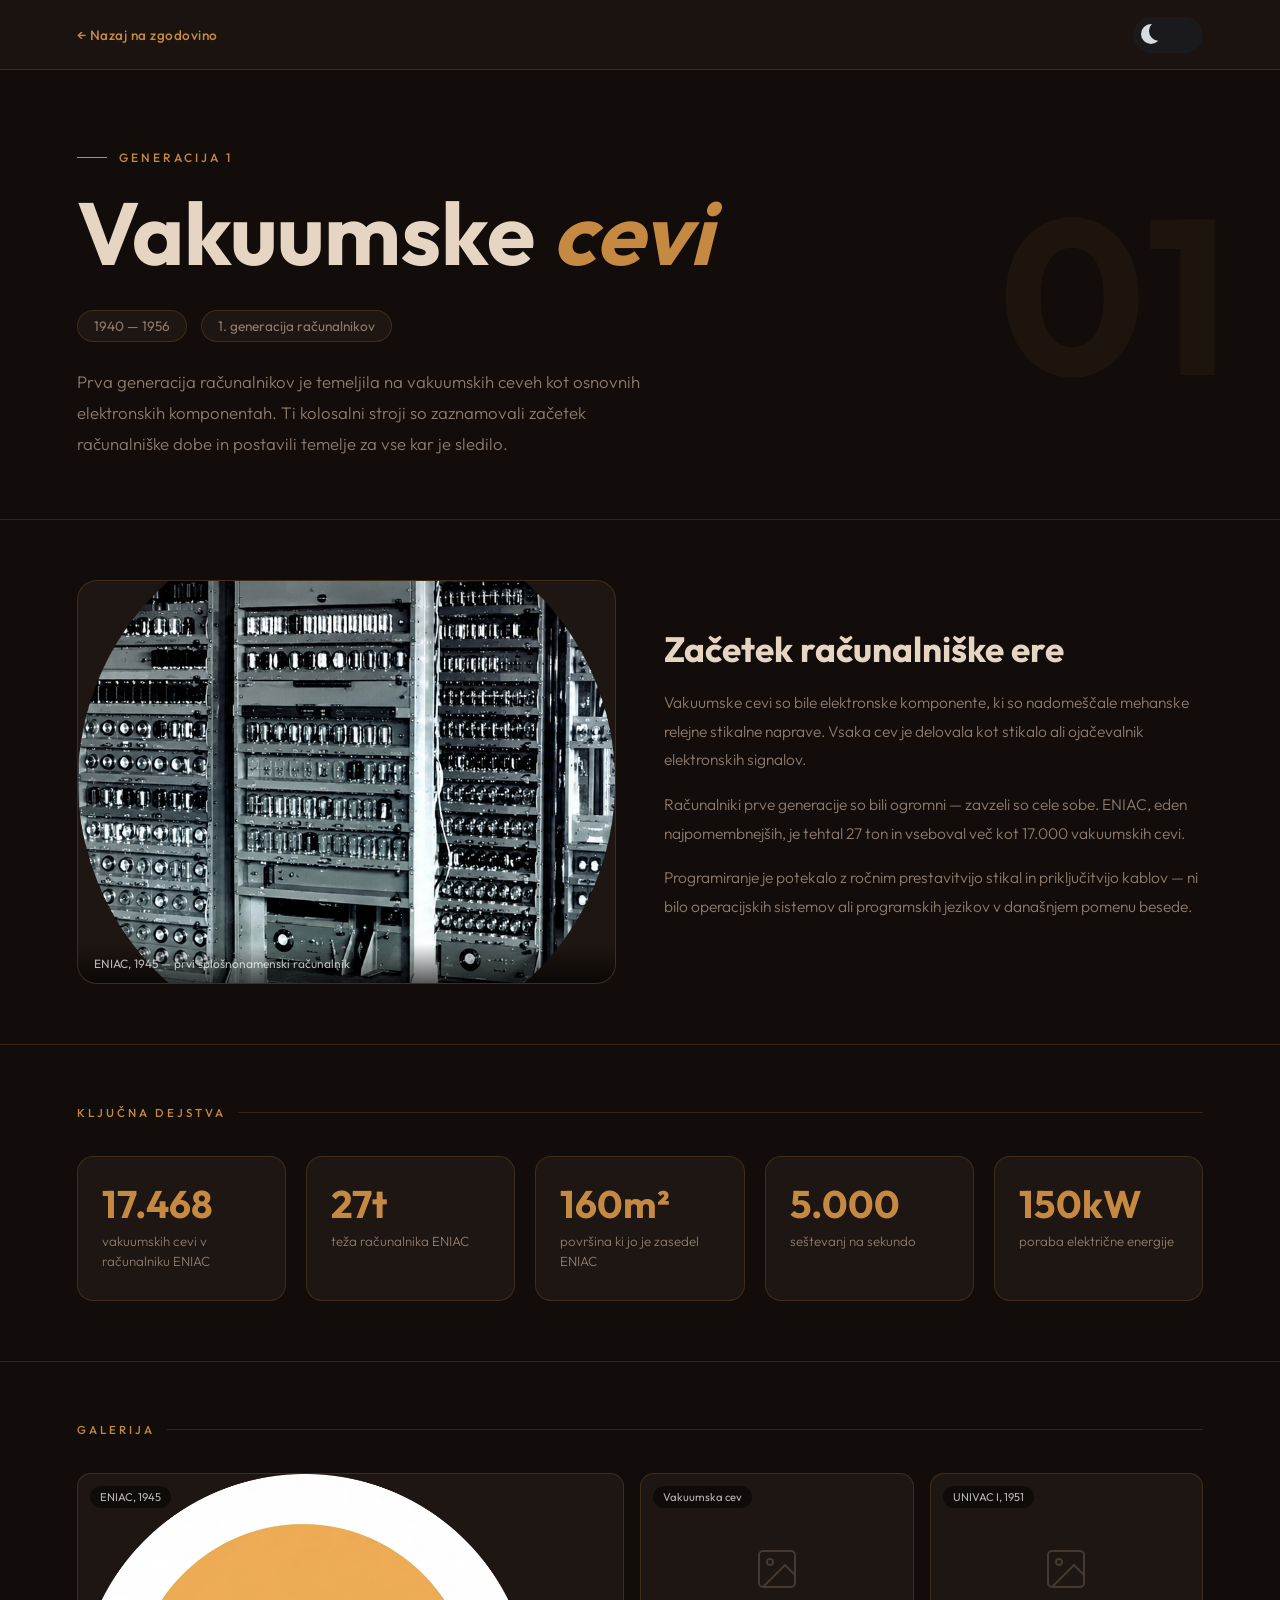
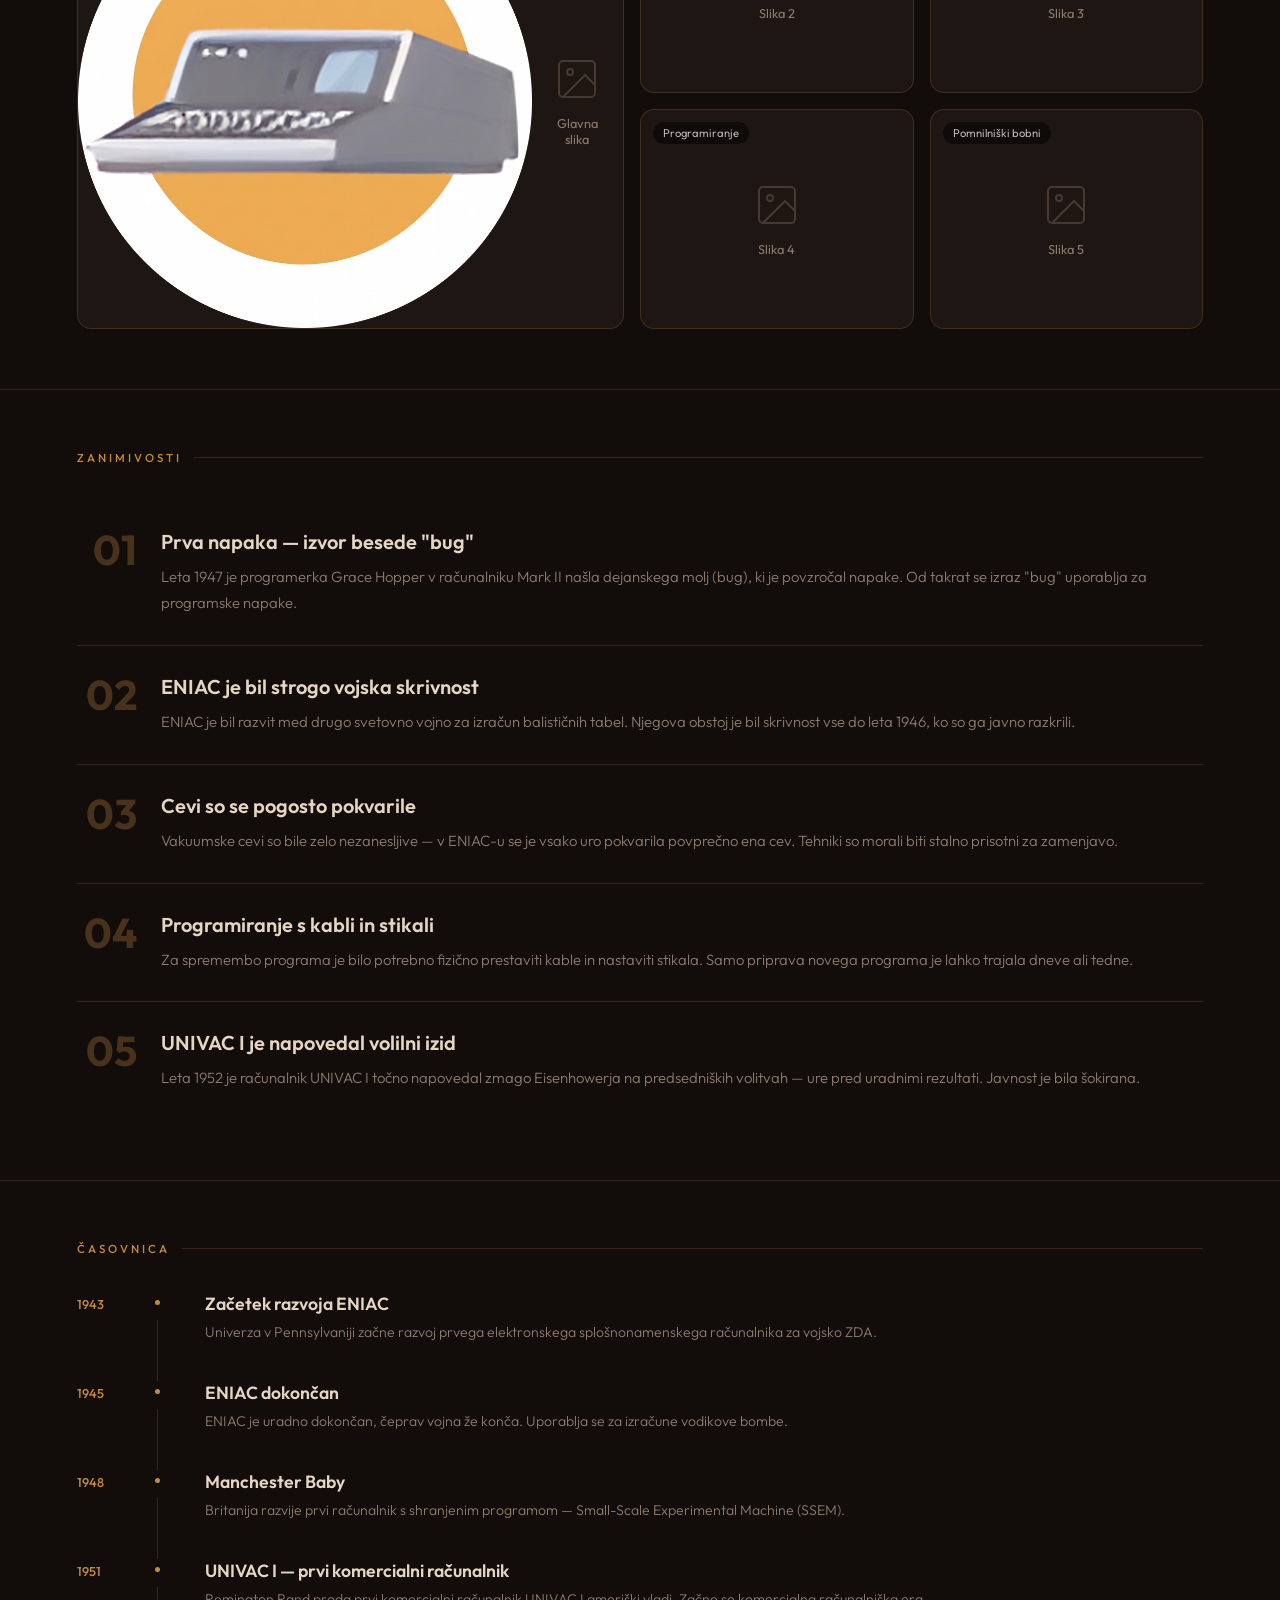
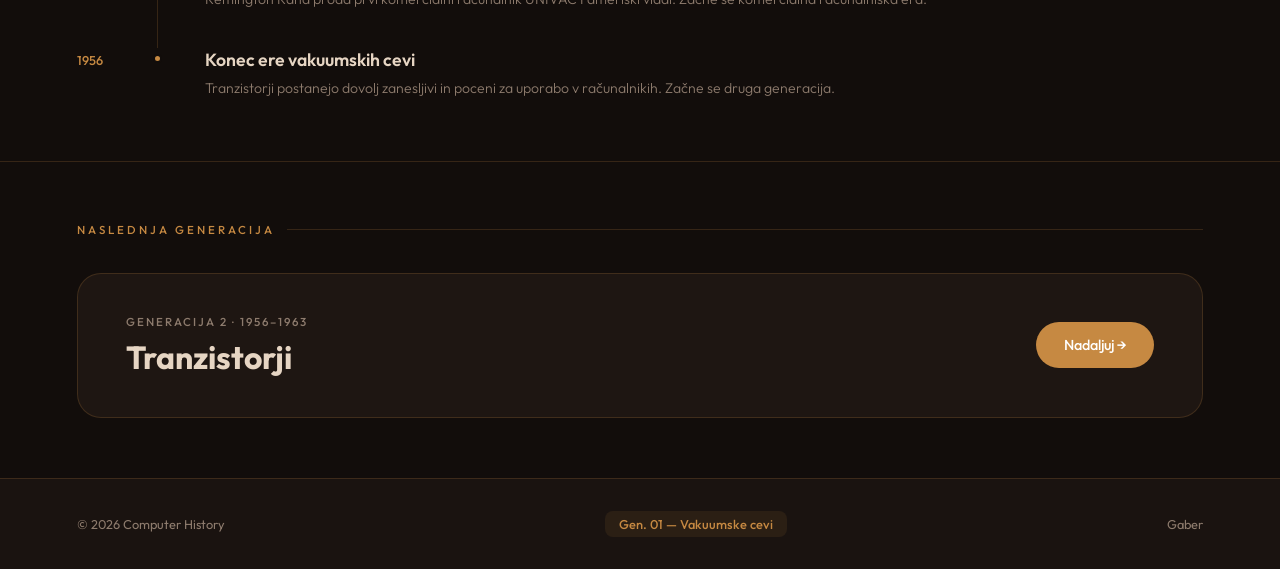
==== Generacije/gen1.html @ 0d4fd03c "Dodal sem generacije strani" ====
<!DOCTYPE html>
<html lang="sl">
<head>
    <meta charset="UTF-8">
    <meta name="viewport" content="width=device-width, initial-scale=1.0">
    <title>1. Generacija — Vakuumske cevi</title>
    <link href="https://fonts.googleapis.com/css2?family=Cormorant+Garamond:ital,wght@0,400;0,600;0,700;1,400&family=Outfit:wght@300;400;500;600&display=swap" rel="stylesheet">
    <style>
        :root {
            --ozadje: #120d0b;
            --glava-ozadje: #1a1310;
            --kartica-ozadje: #1e1612;
            --barva-besedila: #e6d5c3;
            --glavna: #c68942;
            --utisana: #8d7b6d;
            --rob-poudarek: rgba(198, 137, 66, 0.2);
            --preliv: linear-gradient(135deg, #8d5d34, #c68942);
            --gumb-besedilo: #ffffff;
        }

        body.svetli-nacin {
            --ozadje: #f2e8df;
            --glava-ozadje: #e6d5c3;
            --kartica-ozadje: #ffffff;
            --barva-besedila: #5d4a3e;
            --glavna: #c68942;
            --utisana: #8d7b6d;
            --rob-poudarek: rgba(93, 74, 62, 0.1);
            --gumb-besedilo: #ffffff;
        }

        * { margin: 0; padding: 0; box-sizing: border-box; }

        body {
            font-family: 'Outfit', sans-serif;
            background-color: var(--ozadje);
            color: var(--barva-besedila);
            transition: background-color 0.4s, color 0.4s;
            min-height: 100vh;
            overflow-x: hidden;
        }

        /* HEADER */
        header {
            position: sticky;
            top: 0;
            height: 70px;
            background: var(--glava-ozadje);
            display: flex;
            justify-content: space-between;
            align-items: center;
            padding: 0 6%;
            z-index: 1000;
            border-bottom: 1px solid var(--rob-poudarek);
            transition: background 0.4s;
        }

        .nazaj-gumb {
            display: inline-flex;
            align-items: center;
            gap: 8px;
            color: var(--glavna);
            text-decoration: none;
            font-family: 'Outfit', sans-serif;
            font-size: 0.85rem;
            font-weight: 500;
            letter-spacing: 0.5px;
            transition: gap 0.2s;
        }
        .nazaj-gumb:hover { gap: 14px; }

        .stikalo-glava {
            position: relative;
            width: 70px;
            height: 36px;
            --svetlo: #d8dbe0;
            --temno: #1a1a1c;
        }
        .nalepka-stikala {
            position: absolute;
            width: 100%;
            height: 100%;
            background-color: var(--temno);
            border-radius: 25px;
            cursor: pointer;
            border: 3px solid var(--temno);
        }
        .kljukica { position: absolute; display: none; }
        .drsec { position: absolute; width: 100%; height: 100%; border-radius: 25px; transition: 0.3s; }
        .kljukica:checked ~ .drsec { background-color: var(--svetlo); }
        .drsec::before {
            content: "";
            position: absolute;
            top: 4px; left: 5px;
            width: 20px; height: 20px;
            border-radius: 50%;
            box-shadow: inset 8px -3px 0px 0px var(--svetlo);
            background-color: var(--temno);
            transition: 0.3s;
        }
        .kljukica:checked ~ .drsec::before {
            transform: translateX(34px);
            background-color: var(--temno);
            box-shadow: none;
        }

        /* HERO */
        .hero {
            position: relative;
            padding: 80px 6% 60px;
            border-bottom: 1px solid var(--rob-poudarek);
            overflow: hidden;
        }

        .hero::before {
            content: "01";
            position: absolute;
            right: 4%;
            top: 50%;
            transform: translateY(-50%);
            font-family: 'Outfit', sans-serif;
            font-size: clamp(120px, 18vw, 220px);
            font-weight: 700;
            color: var(--glavna);
            opacity: 0.06;
            line-height: 1;
            pointer-events: none;
            user-select: none;
        }

        .gen-oznaka {
            font-family: 'Outfit', sans-serif;
            font-size: 0.75rem;
            letter-spacing: 3px;
            color: var(--glavna);
            text-transform: uppercase;
            margin-bottom: 20px;
            display: flex;
            align-items: center;
            gap: 12px;
            font-weight: 500;
        }
        .gen-oznaka::before {
            content: "";
            width: 30px;
            height: 1px;
            background: var(--glavna);
        }

        .hero h1 {
            font-family: 'Outfit', sans-serif;
            font-size: clamp(3rem, 7vw, 5.5rem);
            font-weight: 700;
            line-height: 1.1;
            max-width: 700px;
            margin-bottom: 16px;
        }

        .hero h1 em {
            font-style: italic;
            color: var(--glavna);
        }

        .hero-meta {
            display: flex;
            align-items: center;
            gap: 14px;
            margin-top: 28px;
            flex-wrap: wrap;
        }

        .hero-leto {
            font-family: 'Outfit', sans-serif;
            font-size: 0.85rem;
            font-weight: 400;
            color: var(--utisana);
            background: var(--kartica-ozadje);
            border: 1px solid var(--rob-poudarek);
            padding: 6px 16px;
            border-radius: 50px;
        }

        .hero-opis {
            font-size: 1.05rem;
            line-height: 1.85;
            color: var(--utisana);
            max-width: 600px;
            font-weight: 300;
            margin-top: 24px;
        }

        /* GLAVNA SLIKA + OPIS */
        .glavna-slika-sekcija {
            padding: 60px 6%;
            display: grid;
            grid-template-columns: 1fr 1fr;
            gap: 48px;
            align-items: center;
            border-bottom: 1px solid var(--rob-poudarek);
        }

        @media (max-width: 768px) {
            .glavna-slika-sekcija { grid-template-columns: 1fr; }
        }

        .slika-okvir {
            position: relative;
            border-radius: 20px;
            overflow: hidden;
            border: 1px solid var(--rob-poudarek);
            background: var(--kartica-ozadje);
            aspect-ratio: 4/3;
            display: flex;
            align-items: center;
            justify-content: center;
        }

        .slika-okvir img {
            width: 100%;
            height: 100%;
            object-fit: cover;
            display: block;
        }

        .slika-placeholder {
            display: flex;
            flex-direction: column;
            align-items: center;
            justify-content: center;
            gap: 12px;
            color: var(--utisana);
            font-family: 'Outfit', sans-serif;
            font-size: 0.8rem;
            text-align: center;
            padding: 20px;
        }

        .slika-placeholder svg {
            width: 48px;
            height: 48px;
            opacity: 0.35;
        }

        .slika-napis {
            position: absolute;
            bottom: 0;
            left: 0;
            right: 0;
            padding: 12px 16px;
            background: linear-gradient(transparent, rgba(0,0,0,0.65));
            font-family: 'Outfit', sans-serif;
            font-size: 0.75rem;
            color: rgba(255,255,255,0.7);
        }

        .opis-besedilo h2 {
            font-family: 'Outfit', sans-serif;
            font-size: 2.2rem;
            font-weight: 700;
            margin-bottom: 18px;
            line-height: 1.2;
        }

        .opis-besedilo p {
            font-size: 0.97rem;
            line-height: 1.85;
            color: var(--utisana);
            font-weight: 300;
            margin-bottom: 16px;
        }

        /* DEJSTVA */
        .dejstva-sekcija {
            padding: 60px 6%;
            border-bottom: 1px solid var(--rob-poudarek);
        }

        .sekcija-naslov {
            font-family: 'Outfit', sans-serif;
            font-size: 0.72rem;
            letter-spacing: 3px;
            color: var(--glavna);
            text-transform: uppercase;
            font-weight: 500;
            margin-bottom: 36px;
            display: flex;
            align-items: center;
            gap: 12px;
        }
        .sekcija-naslov::after {
            content: "";
            flex: 1;
            height: 1px;
            background: var(--rob-poudarek);
        }

        .dejstva-mreza {
            display: grid;
            grid-template-columns: repeat(auto-fit, minmax(180px, 1fr));
            gap: 20px;
        }

        .dejstvo-kartica {
            background: var(--kartica-ozadje);
            border: 1px solid var(--rob-poudarek);
            border-radius: 16px;
            padding: 28px 24px;
            transition: border-color 0.3s, transform 0.3s;
        }

        .dejstvo-kartica:hover {
            border-color: var(--glavna);
            transform: translateY(-4px);
        }

        .dejstvo-vrednost {
            font-family: 'Outfit', sans-serif;
            font-size: 2.4rem;
            font-weight: 700;
            color: var(--glavna);
            line-height: 1;
            margin-bottom: 8px;
        }

        .dejstvo-opis {
            font-family: 'Outfit', sans-serif;
            font-size: 0.83rem;
            color: var(--utisana);
            font-weight: 300;
            line-height: 1.5;
        }

        /* GALERIJA */
        .galerija-sekcija {
            padding: 60px 6%;
            border-bottom: 1px solid var(--rob-poudarek);
        }

        .galerija-mreza {
            display: grid;
            grid-template-columns: 2fr 1fr 1fr;
            grid-template-rows: 220px 220px;
            gap: 16px;
        }

        @media (max-width: 768px) {
            .galerija-mreza {
                grid-template-columns: 1fr 1fr;
                grid-template-rows: auto;
            }
        }

        .galerija-slika {
            border-radius: 14px;
            overflow: hidden;
            border: 1px solid var(--rob-poudarek);
            background: var(--kartica-ozadje);
            position: relative;
            display: flex;
            align-items: center;
            justify-content: center;
        }

        .galerija-slika:first-child {
            grid-row: 1 / 3;
        }

        .galerija-slika img {
            width: 100%;
            height: 100%;
            object-fit: cover;
        }

        .galerija-oznaka {
            position: absolute;
            top: 12px;
            left: 12px;
            font-family: 'Outfit', sans-serif;
            font-size: 0.7rem;
            font-weight: 400;
            color: rgba(255,255,255,0.7);
            background: rgba(0,0,0,0.5);
            padding: 4px 10px;
            border-radius: 50px;
        }

        /* ZANIMIVOSTI */
        .zanimivosti-sekcija {
            padding: 60px 6%;
            border-bottom: 1px solid var(--rob-poudarek);
        }

        .zanimivost-item {
            display: grid;
            grid-template-columns: 60px 1fr;
            gap: 24px;
            padding: 28px 0;
            border-bottom: 1px solid var(--rob-poudarek);
            align-items: start;
        }

        .zanimivost-item:last-child { border-bottom: none; }

        .zanimivost-stevilka {
            font-family: 'Outfit', sans-serif;
            font-size: 2.6rem;
            font-weight: 700;
            color: var(--glavna);
            opacity: 0.3;
            line-height: 1;
            text-align: right;
        }

        .zanimivost-vsebina h3 {
            font-family: 'Outfit', sans-serif;
            font-size: 1.25rem;
            font-weight: 600;
            margin-bottom: 10px;
        }

        .zanimivost-vsebina p {
            font-family: 'Outfit', sans-serif;
            font-size: 0.93rem;
            line-height: 1.8;
            color: var(--utisana);
            font-weight: 300;
        }

        /* ČASOVNICA */
        .casovnica-sekcija {
            padding: 60px 6%;
            border-bottom: 1px solid var(--rob-poudarek);
        }

        .casovnica-item {
            display: grid;
            grid-template-columns: 100px 1fr;
            position: relative;
            padding-bottom: 36px;
        }

        .casovnica-item:last-child { padding-bottom: 0; }

        .casovnica-item::before {
            content: "";
            position: absolute;
            left: 80px;
            top: 28px;
            bottom: 0;
            width: 1px;
            background: var(--rob-poudarek);
        }

        .casovnica-item:last-child::before { display: none; }

        .casovnica-leto {
            font-family: 'Outfit', sans-serif;
            font-size: 0.8rem;
            color: var(--glavna);
            font-weight: 500;
            padding-top: 4px;
        }

        .casovnica-dot {
            position: absolute;
            left: 76px;
            top: 6px;
            width: 9px;
            height: 9px;
            border-radius: 50%;
            background: var(--glavna);
            border: 2px solid var(--ozadje);
        }

        .casovnica-vsebina {
            padding-left: 28px;
        }

        .casovnica-vsebina h3 {
            font-family: 'Outfit', sans-serif;
            font-size: 1.1rem;
            font-weight: 600;
            margin-bottom: 6px;
        }

        .casovnica-vsebina p {
            font-family: 'Outfit', sans-serif;
            font-size: 0.88rem;
            color: var(--utisana);
            line-height: 1.7;
            font-weight: 300;
        }

        /* NASLEDNJA GENERACIJA */
        .naslednja-sekcija {
            padding: 60px 6%;
        }

        .naslednja-kartica {
            background: var(--kartica-ozadje);
            border: 1px solid var(--rob-poudarek);
            border-radius: 24px;
            padding: 40px 48px;
            display: flex;
            justify-content: space-between;
            align-items: center;
            gap: 24px;
            text-decoration: none;
            color: var(--barva-besedila);
            transition: border-color 0.3s;
        }

        .naslednja-kartica:hover { border-color: var(--glavna); }

        .naslednja-kartica h3 {
            font-family: 'Outfit', sans-serif;
            font-size: 0.72rem;
            letter-spacing: 2px;
            color: var(--utisana);
            text-transform: uppercase;
            font-weight: 500;
            margin-bottom: 8px;
        }

        .naslednja-kartica h2 {
            font-family: 'Outfit', sans-serif;
            font-size: 2rem;
            font-weight: 700;
        }

        .naslednja-gumb {
            display: inline-flex;
            align-items: center;
            gap: 10px;
            background: var(--glavna);
            color: #fff;
            padding: 14px 28px;
            border-radius: 50px;
            font-family: 'Outfit', sans-serif;
            font-size: 0.9rem;
            font-weight: 500;
            white-space: nowrap;
            transition: transform 0.2s, opacity 0.2s;
        }

        .naslednja-gumb:hover { transform: translateX(4px); opacity: 0.9; }

        footer {
            padding: 32px 6%;
            background: var(--glava-ozadje);
            border-top: 1px solid var(--rob-poudarek);
            display: flex;
            justify-content: space-between;
            align-items: center;
            font-family: 'Outfit', sans-serif;
            font-size: 0.8rem;
            color: var(--utisana);
        }

        .gen-badge {
            background: rgba(198, 137, 66, 0.1);
            color: var(--glavna);
            padding: 5px 14px;
            border-radius: 8px;
            font-weight: 500;
        }

        @keyframes fadeUp {
            from { opacity: 0; transform: translateY(24px); }
            to   { opacity: 1; transform: translateY(0); }
        }

        .hero h1 { animation: fadeUp 0.7s ease both; }
        .hero-meta { animation: fadeUp 0.7s 0.15s ease both; }
        .hero-opis { animation: fadeUp 0.7s 0.25s ease both; }
    </style>
</head>
<body>

    <header>
        <a href="../index.html" class="nazaj-gumb">&#8592; Nazaj na zgodovino</a>
        <div class="stikalo-glava">
            <label class="nalepka-stikala">
                <input type="checkbox" class="kljukica" id="preklop-nacina">
                <span class="drsec"></span>
            </label>
        </div>
    </header>

    <section class="hero">
        <div class="gen-oznaka">Generacija 1</div>
        <h1>Vakuumske <em>cevi</em></h1>
        <div class="hero-meta">
            <span class="hero-leto">1940 — 1956</span>
            <span class="hero-leto">1. generacija računalnikov</span>
        </div>
        <p class="hero-opis">
            Prva generacija računalnikov je temeljila na vakuumskih ceveh kot osnovnih elektronskih komponentah.
            Ti kolosalni stroji so zaznamovali začetek računalniške dobe in postavili temelje za vse kar je sledilo.
        </p>
    </section>

    <section class="glavna-slika-sekcija">
        <div class="slika-okvir">
            <img src="../Slike/1st_gen.png" alt="Vakuumske cevi" onerror="this.style.display='none'; this.nextElementSibling.style.display='flex';">
            <div class="slika-placeholder" style="display:none;">
                <svg viewBox="0 0 24 24" fill="none" stroke="currentColor" stroke-width="1">
                    <rect x="3" y="3" width="18" height="18" rx="2"/><circle cx="8.5" cy="8.5" r="1.5"/>
                    <path d="M21 15l-5-5L5 21"/>
                </svg>
                <span>Dodaj sliko</span>
                <span style="opacity:0.5; font-size:0.72rem;">../Slike/1st_gen.png</span>
            </div>
            <div class="slika-napis">ENIAC, 1945 — prvi splošnonamenski računalnik</div>
        </div>

        <div class="opis-besedilo">
            <h2>Začetek računalniške ere</h2>
            <p>Vakuumske cevi so bile elektronske komponente, ki so nadomeščale mehanske relejne stikalne naprave.
            Vsaka cev je delovala kot stikalo ali ojačevalnik elektronskih signalov.</p>
            <p>Računalniki prve generacije so bili ogromni — zavzeli so cele sobe. ENIAC, eden najpomembnejših,
            je tehtal 27 ton in vseboval več kot 17.000 vakuumskih cevi.</p>
            <p>Programiranje je potekalo z ročnim prestavitvijo stikal in priključitvijo kablov — ni bilo
            operacijskih sistemov ali programskih jezikov v današnjem pomenu besede.</p>
        </div>
    </section>

    <section class="dejstva-sekcija">
        <div class="sekcija-naslov">Ključna dejstva</div>
        <div class="dejstva-mreza">
            <div class="dejstvo-kartica">
                <div class="dejstvo-vrednost">17.468</div>
                <div class="dejstvo-opis">vakuumskih cevi v računalniku ENIAC</div>
            </div>
            <div class="dejstvo-kartica">
                <div class="dejstvo-vrednost">27t</div>
                <div class="dejstvo-opis">teža računalnika ENIAC</div>
            </div>
            <div class="dejstvo-kartica">
                <div class="dejstvo-vrednost">160m²</div>
                <div class="dejstvo-opis">površina ki jo je zasedel ENIAC</div>
            </div>
            <div class="dejstvo-kartica">
                <div class="dejstvo-vrednost">5.000</div>
                <div class="dejstvo-opis">seštevanj na sekundo</div>
            </div>
            <div class="dejstvo-kartica">
                <div class="dejstvo-vrednost">150kW</div>
                <div class="dejstvo-opis">poraba električne energije</div>
            </div>
        </div>
    </section>

    <section class="galerija-sekcija">
        <div class="sekcija-naslov">Galerija</div>
        <div class="galerija-mreza">
            <div class="galerija-slika">
                <img src="../Slike/Slike2/slika1.png" alt="ENIAC" onerror="this.style.display='none';">
                <div class="slika-placeholder">
                    <svg viewBox="0 0 24 24" fill="none" stroke="currentColor" stroke-width="1" width="36" height="36">
                        <rect x="3" y="3" width="18" height="18" rx="2"/><circle cx="8.5" cy="8.5" r="1.5"/>
                        <path d="M21 15l-5-5L5 21"/>
                    </svg>
                    <span>Glavna slika</span>
                </div>
                <span class="galerija-oznaka">ENIAC, 1945</span>
            </div>
            <div class="galerija-slika">
                <div class="slika-placeholder">
                    <svg viewBox="0 0 24 24" fill="none" stroke="currentColor" stroke-width="1" width="28" height="28">
                        <rect x="3" y="3" width="18" height="18" rx="2"/><circle cx="8.5" cy="8.5" r="1.5"/>
                        <path d="M21 15l-5-5L5 21"/>
                    </svg>
                    <span>Slika 2</span>
                </div>
                <span class="galerija-oznaka">Vakuumska cev</span>
            </div>
            <div class="galerija-slika">
                <div class="slika-placeholder">
                    <svg viewBox="0 0 24 24" fill="none" stroke="currentColor" stroke-width="1" width="28" height="28">
                        <rect x="3" y="3" width="18" height="18" rx="2"/><circle cx="8.5" cy="8.5" r="1.5"/>
                        <path d="M21 15l-5-5L5 21"/>
                    </svg>
                    <span>Slika 3</span>
                </div>
                <span class="galerija-oznaka">UNIVAC I, 1951</span>
            </div>
            <div class="galerija-slika">
                <div class="slika-placeholder">
                    <svg viewBox="0 0 24 24" fill="none" stroke="currentColor" stroke-width="1" width="28" height="28">
                        <rect x="3" y="3" width="18" height="18" rx="2"/><circle cx="8.5" cy="8.5" r="1.5"/>
                        <path d="M21 15l-5-5L5 21"/>
                    </svg>
                    <span>Slika 4</span>
                </div>
                <span class="galerija-oznaka">Programiranje</span>
            </div>
            <div class="galerija-slika">
                <div class="slika-placeholder">
                    <svg viewBox="0 0 24 24" fill="none" stroke="currentColor" stroke-width="1" width="28" height="28">
                        <rect x="3" y="3" width="18" height="18" rx="2"/><circle cx="8.5" cy="8.5" r="1.5"/>
                        <path d="M21 15l-5-5L5 21"/>
                    </svg>
                    <span>Slika 5</span>
                </div>
                <span class="galerija-oznaka">Pomnilniški bobni</span>
            </div>
        </div>
    </section>

    <section class="zanimivosti-sekcija">
        <div class="sekcija-naslov">Zanimivosti</div>

        <div class="zanimivost-item">
            <div class="zanimivost-stevilka">01</div>
            <div class="zanimivost-vsebina">
                <h3>Prva napaka — izvor besede "bug"</h3>
                <p>Leta 1947 je programerka Grace Hopper v računalniku Mark II našla dejanskega molj (bug),
                ki je povzročal napake. Od takrat se izraz "bug" uporablja za programske napake.</p>
            </div>
        </div>

        <div class="zanimivost-item">
            <div class="zanimivost-stevilka">02</div>
            <div class="zanimivost-vsebina">
                <h3>ENIAC je bil strogo vojska skrivnost</h3>
                <p>ENIAC je bil razvit med drugo svetovno vojno za izračun balističnih tabel.
                Njegova obstoj je bil skrivnost vse do leta 1946, ko so ga javno razkrili.</p>
            </div>
        </div>

        <div class="zanimivost-item">
            <div class="zanimivost-stevilka">03</div>
            <div class="zanimivost-vsebina">
                <h3>Cevi so se pogosto pokvarile</h3>
                <p>Vakuumske cevi so bile zelo nezanesljive — v ENIAC-u se je vsako uro pokvarila
                povprečno ena cev. Tehniki so morali biti stalno prisotni za zamenjavo.</p>
            </div>
        </div>

        <div class="zanimivost-item">
            <div class="zanimivost-stevilka">04</div>
            <div class="zanimivost-vsebina">
                <h3>Programiranje s kabli in stikali</h3>
                <p>Za spremembo programa je bilo potrebno fizično prestaviti kable in nastaviti stikala.
                Samo priprava novega programa je lahko trajala dneve ali tedne.</p>
            </div>
        </div>

        <div class="zanimivost-item">
            <div class="zanimivost-stevilka">05</div>
            <div class="zanimivost-vsebina">
                <h3>UNIVAC I je napovedal volilni izid</h3>
                <p>Leta 1952 je računalnik UNIVAC I točno napovedal zmago Eisenhowerja na predsedniških
                volitvah — ure pred uradnimi rezultati. Javnost je bila šokirana.</p>
            </div>
        </div>
    </section>

    <section class="casovnica-sekcija">
        <div class="sekcija-naslov">Časovnica</div>

        <div class="casovnica-item">
            <div class="casovnica-leto">1943</div>
            <div class="casovnica-dot"></div>
            <div class="casovnica-vsebina">
                <h3>Začetek razvoja ENIAC</h3>
                <p>Univerza v Pennsylvaniji začne razvoj prvega elektronskega splošnonamenskega računalnika za vojsko ZDA.</p>
            </div>
        </div>

        <div class="casovnica-item">
            <div class="casovnica-leto">1945</div>
            <div class="casovnica-dot"></div>
            <div class="casovnica-vsebina">
                <h3>ENIAC dokončan</h3>
                <p>ENIAC je uradno dokončan, čeprav vojna že konča. Uporablja se za izračune vodikove bombe.</p>
            </div>
        </div>

        <div class="casovnica-item">
            <div class="casovnica-leto">1948</div>
            <div class="casovnica-dot"></div>
            <div class="casovnica-vsebina">
                <h3>Manchester Baby</h3>
                <p>Britanija razvije prvi računalnik s shranjenim programom — Small-Scale Experimental Machine (SSEM).</p>
            </div>
        </div>

        <div class="casovnica-item">
            <div class="casovnica-leto">1951</div>
            <div class="casovnica-dot"></div>
            <div class="casovnica-vsebina">
                <h3>UNIVAC I — prvi komercialni računalnik</h3>
                <p>Remington Rand proda prvi komercialni računalnik UNIVAC I ameriški vladi. Začne se komercialna računalniška era.</p>
            </div>
        </div>

        <div class="casovnica-item">
            <div class="casovnica-leto">1956</div>
            <div class="casovnica-dot"></div>
            <div class="casovnica-vsebina">
                <h3>Konec ere vakuumskih cevi</h3>
                <p>Tranzistorji postanejo dovolj zanesljivi in poceni za uporabo v računalnikih. Začne se druga generacija.</p>
            </div>
        </div>
    </section>

    <section class="naslednja-sekcija">
        <div class="sekcija-naslov">Naslednja generacija</div>
        <a href="gen2.html" class="naslednja-kartica">
            <div>
                <h3>Generacija 2 · 1956–1963</h3>
                <h2>Tranzistorji</h2>
            </div>
            <span class="naslednja-gumb">Nadaljuj &#8594;</span>
        </a>
    </section>

    <footer>
        <span>© 2026 Computer History</span>
        <span class="gen-badge">Gen. 01 — Vakuumske cevi</span>
        <span>Gaber</span>
    </footer>

    <script>
        const preklop = document.getElementById('preklop-nacina');
        preklop.addEventListener('change', () => {
            document.body.classList.toggle('svetli-nacin', preklop.checked);
        });
    </script>

</body>
</html>
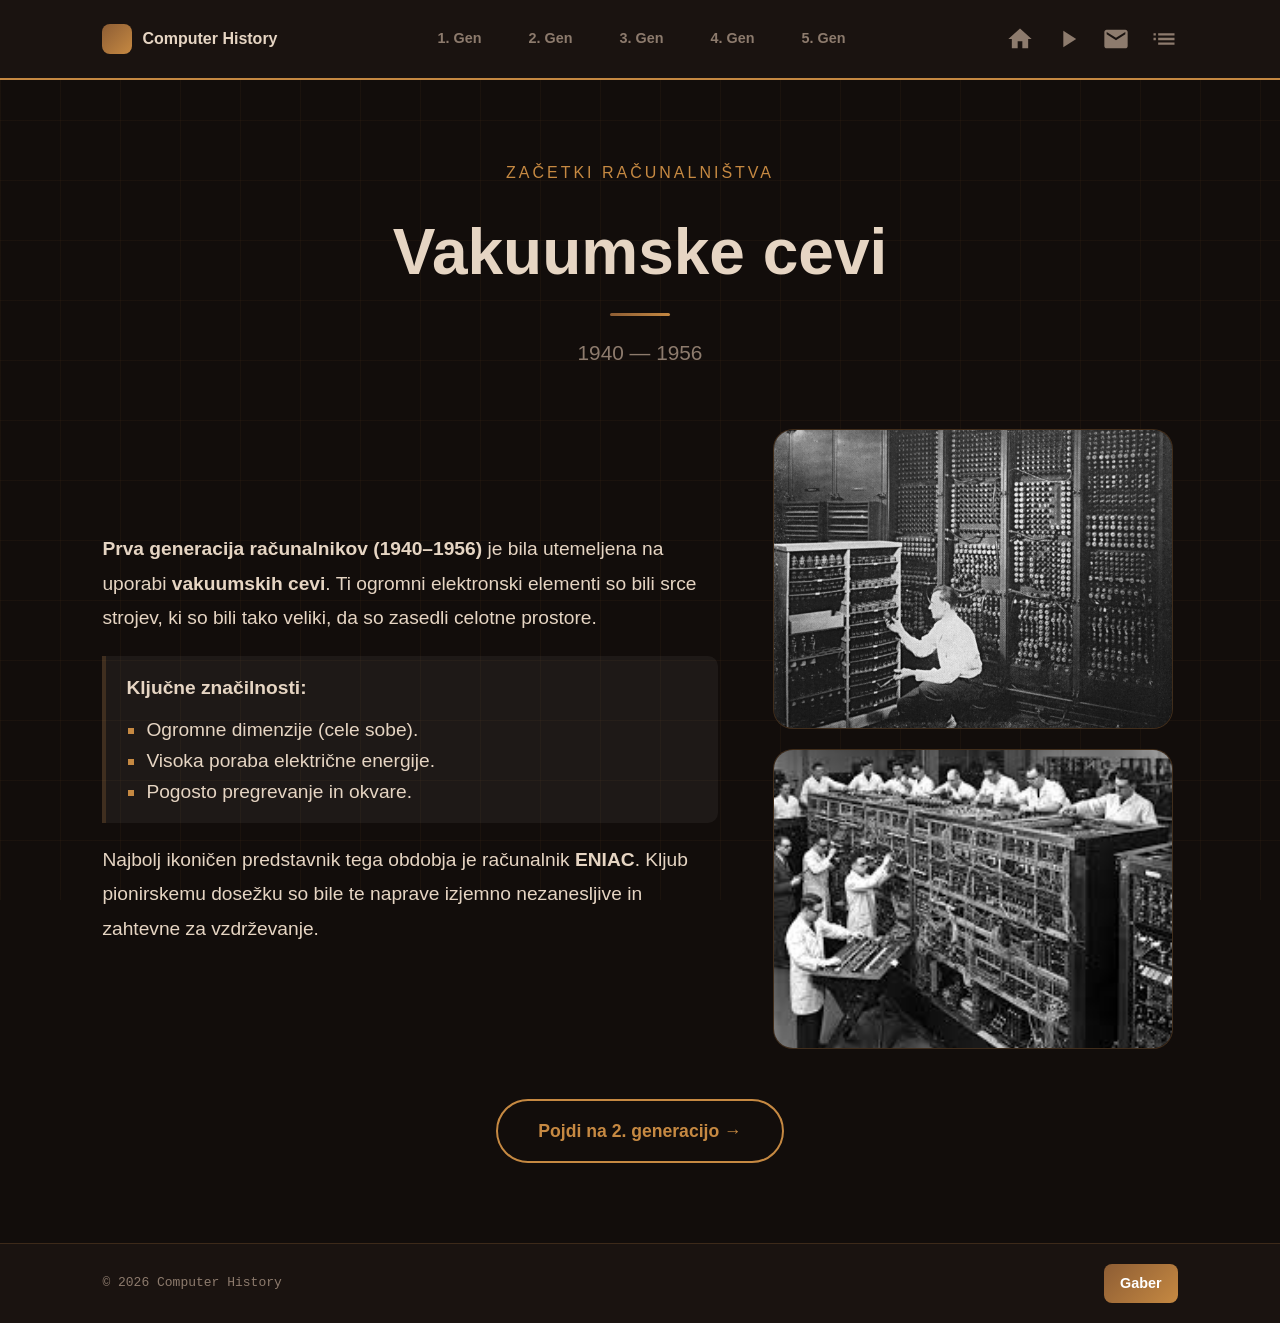
==== commit 719218ae: "Dokoncanje Dodal generacije, multimedija, tehnicne podatke" ====
--- a/Generacije/gen1.html
+++ b/Generacije/gen1.html
@@ -2,833 +2,110 @@
 <html lang="sl">
 <head>
     <meta charset="UTF-8">
+    <meta name="description" content="Zgodovina 1. generacije računalnikov - vakuumske cevi.">
+    <meta name="keywords" content="vakuumske cevi, ENIAC, zgodovina računalništva">
+    <meta name="author" content="Gaber">
     <meta name="viewport" content="width=device-width, initial-scale=1.0">
-    <title>1. Generacija — Vakuumske cevi</title>
-    <link href="https://fonts.googleapis.com/css2?family=Cormorant+Garamond:ital,wght@0,400;0,600;0,700;1,400&family=Outfit:wght@300;400;500;600&display=swap" rel="stylesheet">
-    <style>
-        :root {
-            --ozadje: #120d0b;
-            --glava-ozadje: #1a1310;
-            --kartica-ozadje: #1e1612;
-            --barva-besedila: #e6d5c3;
-            --glavna: #c68942;
-            --utisana: #8d7b6d;
-            --rob-poudarek: rgba(198, 137, 66, 0.2);
-            --preliv: linear-gradient(135deg, #8d5d34, #c68942);
-            --gumb-besedilo: #ffffff;
-        }
+    <title>1. Generacija: Vakuumske cevi</title>
 
-        body.svetli-nacin {
-            --ozadje: #f2e8df;
-            --glava-ozadje: #e6d5c3;
-            --kartica-ozadje: #ffffff;
-            --barva-besedila: #5d4a3e;
-            --glavna: #c68942;
-            --utisana: #8d7b6d;
-            --rob-poudarek: rgba(93, 74, 62, 0.1);
-            --gumb-besedilo: #ffffff;
-        }
+    <!-- POMEMBNO: preveri pot -->
+    <link rel="stylesheet" href="../css/style.css">
+</head>
 
-        * { margin: 0; padding: 0; box-sizing: border-box; }
-
-        body {
-            font-family: 'Outfit', sans-serif;
-            background-color: var(--ozadje);
-            color: var(--barva-besedila);
-            transition: background-color 0.4s, color 0.4s;
-            min-height: 100vh;
-            overflow-x: hidden;
-        }
-
-        /* HEADER */
-        header {
-            position: sticky;
-            top: 0;
-            height: 70px;
-            background: var(--glava-ozadje);
-            display: flex;
-            justify-content: space-between;
-            align-items: center;
-            padding: 0 6%;
-            z-index: 1000;
-            border-bottom: 1px solid var(--rob-poudarek);
-            transition: background 0.4s;
-        }
-
-        .nazaj-gumb {
-            display: inline-flex;
-            align-items: center;
-            gap: 8px;
-            color: var(--glavna);
-            text-decoration: none;
-            font-family: 'Outfit', sans-serif;
-            font-size: 0.85rem;
-            font-weight: 500;
-            letter-spacing: 0.5px;
-            transition: gap 0.2s;
-        }
-        .nazaj-gumb:hover { gap: 14px; }
-
-        .stikalo-glava {
-            position: relative;
-            width: 70px;
-            height: 36px;
-            --svetlo: #d8dbe0;
-            --temno: #1a1a1c;
-        }
-        .nalepka-stikala {
-            position: absolute;
-            width: 100%;
-            height: 100%;
-            background-color: var(--temno);
-            border-radius: 25px;
-            cursor: pointer;
-            border: 3px solid var(--temno);
-        }
-        .kljukica { position: absolute; display: none; }
-        .drsec { position: absolute; width: 100%; height: 100%; border-radius: 25px; transition: 0.3s; }
-        .kljukica:checked ~ .drsec { background-color: var(--svetlo); }
-        .drsec::before {
-            content: "";
-            position: absolute;
-            top: 4px; left: 5px;
-            width: 20px; height: 20px;
-            border-radius: 50%;
-            box-shadow: inset 8px -3px 0px 0px var(--svetlo);
-            background-color: var(--temno);
-            transition: 0.3s;
-        }
-        .kljukica:checked ~ .drsec::before {
-            transform: translateX(34px);
-            background-color: var(--temno);
-            box-shadow: none;
-        }
-
-        /* HERO */
-        .hero {
-            position: relative;
-            padding: 80px 6% 60px;
-            border-bottom: 1px solid var(--rob-poudarek);
-            overflow: hidden;
-        }
-
-        .hero::before {
-            content: "01";
-            position: absolute;
-            right: 4%;
-            top: 50%;
-            transform: translateY(-50%);
-            font-family: 'Outfit', sans-serif;
-            font-size: clamp(120px, 18vw, 220px);
-            font-weight: 700;
-            color: var(--glavna);
-            opacity: 0.06;
-            line-height: 1;
-            pointer-events: none;
-            user-select: none;
-        }
-
-        .gen-oznaka {
-            font-family: 'Outfit', sans-serif;
-            font-size: 0.75rem;
-            letter-spacing: 3px;
-            color: var(--glavna);
-            text-transform: uppercase;
-            margin-bottom: 20px;
-            display: flex;
-            align-items: center;
-            gap: 12px;
-            font-weight: 500;
-        }
-        .gen-oznaka::before {
-            content: "";
-            width: 30px;
-            height: 1px;
-            background: var(--glavna);
-        }
-
-        .hero h1 {
-            font-family: 'Outfit', sans-serif;
-            font-size: clamp(3rem, 7vw, 5.5rem);
-            font-weight: 700;
-            line-height: 1.1;
-            max-width: 700px;
-            margin-bottom: 16px;
-        }
-
-        .hero h1 em {
-            font-style: italic;
-            color: var(--glavna);
-        }
-
-        .hero-meta {
-            display: flex;
-            align-items: center;
-            gap: 14px;
-            margin-top: 28px;
-            flex-wrap: wrap;
-        }
-
-        .hero-leto {
-            font-family: 'Outfit', sans-serif;
-            font-size: 0.85rem;
-            font-weight: 400;
-            color: var(--utisana);
-            background: var(--kartica-ozadje);
-            border: 1px solid var(--rob-poudarek);
-            padding: 6px 16px;
-            border-radius: 50px;
-        }
-
-        .hero-opis {
-            font-size: 1.05rem;
-            line-height: 1.85;
-            color: var(--utisana);
-            max-width: 600px;
-            font-weight: 300;
-            margin-top: 24px;
-        }
-
-        /* GLAVNA SLIKA + OPIS */
-        .glavna-slika-sekcija {
-            padding: 60px 6%;
-            display: grid;
-            grid-template-columns: 1fr 1fr;
-            gap: 48px;
-            align-items: center;
-            border-bottom: 1px solid var(--rob-poudarek);
-        }
-
-        @media (max-width: 768px) {
-            .glavna-slika-sekcija { grid-template-columns: 1fr; }
-        }
-
-        .slika-okvir {
-            position: relative;
-            border-radius: 20px;
-            overflow: hidden;
-            border: 1px solid var(--rob-poudarek);
-            background: var(--kartica-ozadje);
-            aspect-ratio: 4/3;
-            display: flex;
-            align-items: center;
-            justify-content: center;
-        }
-
-        .slika-okvir img {
-            width: 100%;
-            height: 100%;
-            object-fit: cover;
-            display: block;
-        }
-
-        .slika-placeholder {
-            display: flex;
-            flex-direction: column;
-            align-items: center;
-            justify-content: center;
-            gap: 12px;
-            color: var(--utisana);
-            font-family: 'Outfit', sans-serif;
-            font-size: 0.8rem;
-            text-align: center;
-            padding: 20px;
-        }
-
-        .slika-placeholder svg {
-            width: 48px;
-            height: 48px;
-            opacity: 0.35;
-        }
-
-        .slika-napis {
-            position: absolute;
-            bottom: 0;
-            left: 0;
-            right: 0;
-            padding: 12px 16px;
-            background: linear-gradient(transparent, rgba(0,0,0,0.65));
-            font-family: 'Outfit', sans-serif;
-            font-size: 0.75rem;
-            color: rgba(255,255,255,0.7);
-        }
-
-        .opis-besedilo h2 {
-            font-family: 'Outfit', sans-serif;
-            font-size: 2.2rem;
-            font-weight: 700;
-            margin-bottom: 18px;
-            line-height: 1.2;
-        }
-
-        .opis-besedilo p {
-            font-size: 0.97rem;
-            line-height: 1.85;
-            color: var(--utisana);
-            font-weight: 300;
-            margin-bottom: 16px;
-        }
-
-        /* DEJSTVA */
-        .dejstva-sekcija {
-            padding: 60px 6%;
-            border-bottom: 1px solid var(--rob-poudarek);
-        }
-
-        .sekcija-naslov {
-            font-family: 'Outfit', sans-serif;
-            font-size: 0.72rem;
-            letter-spacing: 3px;
-            color: var(--glavna);
-            text-transform: uppercase;
-            font-weight: 500;
-            margin-bottom: 36px;
-            display: flex;
-            align-items: center;
-            gap: 12px;
-        }
-        .sekcija-naslov::after {
-            content: "";
-            flex: 1;
-            height: 1px;
-            background: var(--rob-poudarek);
-        }
-
-        .dejstva-mreza {
-            display: grid;
-            grid-template-columns: repeat(auto-fit, minmax(180px, 1fr));
-            gap: 20px;
-        }
-
-        .dejstvo-kartica {
-            background: var(--kartica-ozadje);
-            border: 1px solid var(--rob-poudarek);
-            border-radius: 16px;
-            padding: 28px 24px;
-            transition: border-color 0.3s, transform 0.3s;
-        }
-
-        .dejstvo-kartica:hover {
-            border-color: var(--glavna);
-            transform: translateY(-4px);
-        }
-
-        .dejstvo-vrednost {
-            font-family: 'Outfit', sans-serif;
-            font-size: 2.4rem;
-            font-weight: 700;
-            color: var(--glavna);
-            line-height: 1;
-            margin-bottom: 8px;
-        }
-
-        .dejstvo-opis {
-            font-family: 'Outfit', sans-serif;
-            font-size: 0.83rem;
-            color: var(--utisana);
-            font-weight: 300;
-            line-height: 1.5;
-        }
-
-        /* GALERIJA */
-        .galerija-sekcija {
-            padding: 60px 6%;
-            border-bottom: 1px solid var(--rob-poudarek);
-        }
-
-        .galerija-mreza {
-            display: grid;
-            grid-template-columns: 2fr 1fr 1fr;
-            grid-template-rows: 220px 220px;
-            gap: 16px;
-        }
-
-        @media (max-width: 768px) {
-            .galerija-mreza {
-                grid-template-columns: 1fr 1fr;
-                grid-template-rows: auto;
-            }
-        }
-
-        .galerija-slika {
-            border-radius: 14px;
-            overflow: hidden;
-            border: 1px solid var(--rob-poudarek);
-            background: var(--kartica-ozadje);
-            position: relative;
-            display: flex;
-            align-items: center;
-            justify-content: center;
-        }
-
-        .galerija-slika:first-child {
-            grid-row: 1 / 3;
-        }
-
-        .galerija-slika img {
-            width: 100%;
-            height: 100%;
-            object-fit: cover;
-        }
-
-        .galerija-oznaka {
-            position: absolute;
-            top: 12px;
-            left: 12px;
-            font-family: 'Outfit', sans-serif;
-            font-size: 0.7rem;
-            font-weight: 400;
-            color: rgba(255,255,255,0.7);
-            background: rgba(0,0,0,0.5);
-            padding: 4px 10px;
-            border-radius: 50px;
-        }
-
-        /* ZANIMIVOSTI */
-        .zanimivosti-sekcija {
-            padding: 60px 6%;
-            border-bottom: 1px solid var(--rob-poudarek);
-        }
-
-        .zanimivost-item {
-            display: grid;
-            grid-template-columns: 60px 1fr;
-            gap: 24px;
-            padding: 28px 0;
-            border-bottom: 1px solid var(--rob-poudarek);
-            align-items: start;
-        }
-
-        .zanimivost-item:last-child { border-bottom: none; }
-
-        .zanimivost-stevilka {
-            font-family: 'Outfit', sans-serif;
-            font-size: 2.6rem;
-            font-weight: 700;
-            color: var(--glavna);
-            opacity: 0.3;
-            line-height: 1;
-            text-align: right;
-        }
-
-        .zanimivost-vsebina h3 {
-            font-family: 'Outfit', sans-serif;
-            font-size: 1.25rem;
-            font-weight: 600;
-            margin-bottom: 10px;
-        }
-
-        .zanimivost-vsebina p {
-            font-family: 'Outfit', sans-serif;
-            font-size: 0.93rem;
-            line-height: 1.8;
-            color: var(--utisana);
-            font-weight: 300;
-        }
-
-        /* ČASOVNICA */
-        .casovnica-sekcija {
-            padding: 60px 6%;
-            border-bottom: 1px solid var(--rob-poudarek);
-        }
-
-        .casovnica-item {
-            display: grid;
-            grid-template-columns: 100px 1fr;
-            position: relative;
-            padding-bottom: 36px;
-        }
-
-        .casovnica-item:last-child { padding-bottom: 0; }
-
-        .casovnica-item::before {
-            content: "";
-            position: absolute;
-            left: 80px;
-            top: 28px;
-            bottom: 0;
-            width: 1px;
-            background: var(--rob-poudarek);
-        }
-
-        .casovnica-item:last-child::before { display: none; }
-
-        .casovnica-leto {
-            font-family: 'Outfit', sans-serif;
-            font-size: 0.8rem;
-            color: var(--glavna);
-            font-weight: 500;
-            padding-top: 4px;
-        }
-
-        .casovnica-dot {
-            position: absolute;
-            left: 76px;
-            top: 6px;
-            width: 9px;
-            height: 9px;
-            border-radius: 50%;
-            background: var(--glavna);
-            border: 2px solid var(--ozadje);
-        }
-
-        .casovnica-vsebina {
-            padding-left: 28px;
-        }
-
-        .casovnica-vsebina h3 {
-            font-family: 'Outfit', sans-serif;
-            font-size: 1.1rem;
-            font-weight: 600;
-            margin-bottom: 6px;
-        }
-
-        .casovnica-vsebina p {
-            font-family: 'Outfit', sans-serif;
-            font-size: 0.88rem;
-            color: var(--utisana);
-            line-height: 1.7;
-            font-weight: 300;
-        }
-
-        /* NASLEDNJA GENERACIJA */
-        .naslednja-sekcija {
-            padding: 60px 6%;
-        }
-
-        .naslednja-kartica {
-            background: var(--kartica-ozadje);
-            border: 1px solid var(--rob-poudarek);
-            border-radius: 24px;
-            padding: 40px 48px;
-            display: flex;
-            justify-content: space-between;
-            align-items: center;
-            gap: 24px;
-            text-decoration: none;
-            color: var(--barva-besedila);
-            transition: border-color 0.3s;
-        }
-
-        .naslednja-kartica:hover { border-color: var(--glavna); }
-
-        .naslednja-kartica h3 {
-            font-family: 'Outfit', sans-serif;
-            font-size: 0.72rem;
-            letter-spacing: 2px;
-            color: var(--utisana);
-            text-transform: uppercase;
-            font-weight: 500;
-            margin-bottom: 8px;
-        }
-
-        .naslednja-kartica h2 {
-            font-family: 'Outfit', sans-serif;
-            font-size: 2rem;
-            font-weight: 700;
-        }
-
-        .naslednja-gumb {
-            display: inline-flex;
-            align-items: center;
-            gap: 10px;
-            background: var(--glavna);
-            color: #fff;
-            padding: 14px 28px;
-            border-radius: 50px;
-            font-family: 'Outfit', sans-serif;
-            font-size: 0.9rem;
-            font-weight: 500;
-            white-space: nowrap;
-            transition: transform 0.2s, opacity 0.2s;
-        }
-
-        .naslednja-gumb:hover { transform: translateX(4px); opacity: 0.9; }
-
-        footer {
-            padding: 32px 6%;
-            background: var(--glava-ozadje);
-            border-top: 1px solid var(--rob-poudarek);
-            display: flex;
-            justify-content: space-between;
-            align-items: center;
-            font-family: 'Outfit', sans-serif;
-            font-size: 0.8rem;
-            color: var(--utisana);
-        }
-
-        .gen-badge {
-            background: rgba(198, 137, 66, 0.1);
-            color: var(--glavna);
-            padding: 5px 14px;
-            border-radius: 8px;
-            font-weight: 500;
-        }
-
-        @keyframes fadeUp {
-            from { opacity: 0; transform: translateY(24px); }
-            to   { opacity: 1; transform: translateY(0); }
-        }
-
-        .hero h1 { animation: fadeUp 0.7s ease both; }
-        .hero-meta { animation: fadeUp 0.7s 0.15s ease both; }
-        .hero-opis { animation: fadeUp 0.7s 0.25s ease both; }
-    </style>
-</head>
 <body>
 
-    <header>
-        <a href="../index.html" class="nazaj-gumb">&#8592; Nazaj na zgodovino</a>
-        <div class="stikalo-glava">
-            <label class="nalepka-stikala">
-                <input type="checkbox" class="kljukica" id="preklop-nacina">
-                <span class="drsec"></span>
-            </label>
-        </div>
-    </header>
+<div class="mrezna-podlaga"></div>
 
-    <section class="hero">
-        <div class="gen-oznaka">Generacija 1</div>
-        <h1>Vakuumske <em>cevi</em></h1>
-        <div class="hero-meta">
-            <span class="hero-leto">1940 — 1956</span>
-            <span class="hero-leto">1. generacija računalnikov</span>
-        </div>
-        <p class="hero-opis">
-            Prva generacija računalnikov je temeljila na vakuumskih ceveh kot osnovnih elektronskih komponentah.
-            Ti kolosalni stroji so zaznamovali začetek računalniške dobe in postavili temelje za vse kar je sledilo.
-        </p>
+<header>
+    <a href="../index.html" class="logotip">
+        <div class="skatla-logotipa"></div>
+        <span>Computer History</span>
+    </a>
+
+    <nav class="meni-generacije">
+        <a class="povezava-gen" href="gen1.html">1. Gen</a>
+        <a class="povezava-gen" href="gen2.html">2. Gen</a>
+        <a class="povezava-gen" href="gen3.html">3. Gen</a>
+        <a class="povezava-gen" href="gen4.html">4. Gen</a>
+        <a class="povezava-gen" href="gen5.html">5. Gen</a>
+    </nav>
+
+
+    <nav class="meni-ikone">
+        <a href="../index.html" class="ikona-povezava" title="Domov">
+            <svg viewBox="0 0 24 24"><path fill="currentColor" d="M10 20v-6h4v6h5v-8h3L12 3 2 12h3v8z"/></svg>
+        </a>
+        <a href="../multimedija.html" class="ikona-povezava" title="Video">
+            <svg viewBox="0 0 24 24"><path fill="currentColor" d="M8 5v14l11-7z"/></svg>
+        </a>
+        <a href="../kontakt.html" class="ikona-povezava" title="Kontakt">
+            <svg viewBox="0 0 24 24"><path fill="currentColor" d="M20 4H4c-1.1 0-1.99.9-1.99 2L2 18c0 1.1.9 2 2 2h16c1.1 0 2-.9 2-2V6c0-1.1-.9-2-2-2zm0 4l-8 5-8-5V6l8 5 8-5v2z"/></svg>
+        </a>
+        <a href="../tehnicni-podatki.html" class="ikona-povezava" title="Podatki">
+            <svg viewBox="0 0 24 24"><path fill="currentColor" d="M3 13h2v-2H3v2zm0 4h2-2H3v2zm0-8h2V7H3v2zm4 4h14v-2H7v2zm0 4h14v-2H7v2zM7 7v2h14V7H7z"/></svg>
+        </a>
+    </nav>
+</header>
+
+<main>
+
+    <section class="naslovni-del">
+        <p class="nadnaslov">Začetki računalništva</p>
+        <h1 class="glavni-naslov">Vakuumske cevi</h1>
+        <p class="leta-meta">1940 — 1956</p>
     </section>
 
-    <section class="glavna-slika-sekcija">
-        <div class="slika-okvir">
-            <img src="../Slike/1st_gen.png" alt="Vakuumske cevi" onerror="this.style.display='none'; this.nextElementSibling.style.display='flex';">
-            <div class="slika-placeholder" style="display:none;">
-                <svg viewBox="0 0 24 24" fill="none" stroke="currentColor" stroke-width="1">
-                    <rect x="3" y="3" width="18" height="18" rx="2"/><circle cx="8.5" cy="8.5" r="1.5"/>
-                    <path d="M21 15l-5-5L5 21"/>
-                </svg>
-                <span>Dodaj sliko</span>
-                <span style="opacity:0.5; font-size:0.72rem;">../Slike/1st_gen.png</span>
-            </div>
-            <div class="slika-napis">ENIAC, 1945 — prvi splošnonamenski računalnik</div>
+    <section class="generacija-postavitev">
+
+        <div class="opisni-del">
+            <p>
+            <strong>Prva generacija računalnikov (1940–1956)</strong> je bila utemeljena na uporabi <strong>vakuumskih cevi</strong>. Ti ogromni elektronski elementi so bili srce strojev, ki so bili tako veliki, da so zasedli celotne prostore.
+            </p>
+
+        <div class="poudarki-polje">
+            <p><strong>Ključne značilnosti:</strong></p>
+            <ul>
+                <li>Ogromne dimenzije (cele sobe).</li>
+                <li>Visoka poraba električne energije.</li>
+                <li>Pogosto pregrevanje in okvare.</li>
+            </ul>
         </div>
 
-        <div class="opis-besedilo">
-            <h2>Začetek računalniške ere</h2>
-            <p>Vakuumske cevi so bile elektronske komponente, ki so nadomeščale mehanske relejne stikalne naprave.
-            Vsaka cev je delovala kot stikalo ali ojačevalnik elektronskih signalov.</p>
-            <p>Računalniki prve generacije so bili ogromni — zavzeli so cele sobe. ENIAC, eden najpomembnejših,
-            je tehtal 27 ton in vseboval več kot 17.000 vakuumskih cevi.</p>
-            <p>Programiranje je potekalo z ročnim prestavitvijo stikal in priključitvijo kablov — ni bilo
-            operacijskih sistemov ali programskih jezikov v današnjem pomenu besede.</p>
+        <p>
+            Najbolj ikoničen predstavnik tega obdobja je računalnik <strong>ENIAC</strong>. Kljub pionirskemu dosežku so bile te naprave izjemno nezanesljive in zahtevne za vzdrževanje.
+        </p>
         </div>
+
+        <div class="galerija-slik">
+
+            <div class="slika-okvir">
+                <img src="../slike/gen1/prvi_rac.jpg" alt="Vakuumske cevi">
+            </div>
+
+            <div class="slika-okvir">
+                <img src="../slike/gen1/prvi_rac_2.jpg" alt="ENIAC računalnik">
+            </div>
+
+        </div>
+
     </section>
 
-    <section class="dejstva-sekcija">
-        <div class="sekcija-naslov">Ključna dejstva</div>
-        <div class="dejstva-mreza">
-            <div class="dejstvo-kartica">
-                <div class="dejstvo-vrednost">17.468</div>
-                <div class="dejstvo-opis">vakuumskih cevi v računalniku ENIAC</div>
-            </div>
-            <div class="dejstvo-kartica">
-                <div class="dejstvo-vrednost">27t</div>
-                <div class="dejstvo-opis">teža računalnika ENIAC</div>
-            </div>
-            <div class="dejstvo-kartica">
-                <div class="dejstvo-vrednost">160m²</div>
-                <div class="dejstvo-opis">površina ki jo je zasedel ENIAC</div>
-            </div>
-            <div class="dejstvo-kartica">
-                <div class="dejstvo-vrednost">5.000</div>
-                <div class="dejstvo-opis">seštevanj na sekundo</div>
-            </div>
-            <div class="dejstvo-kartica">
-                <div class="dejstvo-vrednost">150kW</div>
-                <div class="dejstvo-opis">poraba električne energije</div>
-            </div>
-        </div>
-    </section>
-
-    <section class="galerija-sekcija">
-        <div class="sekcija-naslov">Galerija</div>
-        <div class="galerija-mreza">
-            <div class="galerija-slika">
-                <img src="../Slike/Slike2/slika1.png" alt="ENIAC" onerror="this.style.display='none';">
-                <div class="slika-placeholder">
-                    <svg viewBox="0 0 24 24" fill="none" stroke="currentColor" stroke-width="1" width="36" height="36">
-                        <rect x="3" y="3" width="18" height="18" rx="2"/><circle cx="8.5" cy="8.5" r="1.5"/>
-                        <path d="M21 15l-5-5L5 21"/>
-                    </svg>
-                    <span>Glavna slika</span>
-                </div>
-                <span class="galerija-oznaka">ENIAC, 1945</span>
-            </div>
-            <div class="galerija-slika">
-                <div class="slika-placeholder">
-                    <svg viewBox="0 0 24 24" fill="none" stroke="currentColor" stroke-width="1" width="28" height="28">
-                        <rect x="3" y="3" width="18" height="18" rx="2"/><circle cx="8.5" cy="8.5" r="1.5"/>
-                        <path d="M21 15l-5-5L5 21"/>
-                    </svg>
-                    <span>Slika 2</span>
-                </div>
-                <span class="galerija-oznaka">Vakuumska cev</span>
-            </div>
-            <div class="galerija-slika">
-                <div class="slika-placeholder">
-                    <svg viewBox="0 0 24 24" fill="none" stroke="currentColor" stroke-width="1" width="28" height="28">
-                        <rect x="3" y="3" width="18" height="18" rx="2"/><circle cx="8.5" cy="8.5" r="1.5"/>
-                        <path d="M21 15l-5-5L5 21"/>
-                    </svg>
-                    <span>Slika 3</span>
-                </div>
-                <span class="galerija-oznaka">UNIVAC I, 1951</span>
-            </div>
-            <div class="galerija-slika">
-                <div class="slika-placeholder">
-                    <svg viewBox="0 0 24 24" fill="none" stroke="currentColor" stroke-width="1" width="28" height="28">
-                        <rect x="3" y="3" width="18" height="18" rx="2"/><circle cx="8.5" cy="8.5" r="1.5"/>
-                        <path d="M21 15l-5-5L5 21"/>
-                    </svg>
-                    <span>Slika 4</span>
-                </div>
-                <span class="galerija-oznaka">Programiranje</span>
-            </div>
-            <div class="galerija-slika">
-                <div class="slika-placeholder">
-                    <svg viewBox="0 0 24 24" fill="none" stroke="currentColor" stroke-width="1" width="28" height="28">
-                        <rect x="3" y="3" width="18" height="18" rx="2"/><circle cx="8.5" cy="8.5" r="1.5"/>
-                        <path d="M21 15l-5-5L5 21"/>
-                    </svg>
-                    <span>Slika 5</span>
-                </div>
-                <span class="galerija-oznaka">Pomnilniški bobni</span>
-            </div>
-        </div>
-    </section>
-
-    <section class="zanimivosti-sekcija">
-        <div class="sekcija-naslov">Zanimivosti</div>
-
-        <div class="zanimivost-item">
-            <div class="zanimivost-stevilka">01</div>
-            <div class="zanimivost-vsebina">
-                <h3>Prva napaka — izvor besede "bug"</h3>
-                <p>Leta 1947 je programerka Grace Hopper v računalniku Mark II našla dejanskega molj (bug),
-                ki je povzročal napake. Od takrat se izraz "bug" uporablja za programske napake.</p>
-            </div>
-        </div>
-
-        <div class="zanimivost-item">
-            <div class="zanimivost-stevilka">02</div>
-            <div class="zanimivost-vsebina">
-                <h3>ENIAC je bil strogo vojska skrivnost</h3>
-                <p>ENIAC je bil razvit med drugo svetovno vojno za izračun balističnih tabel.
-                Njegova obstoj je bil skrivnost vse do leta 1946, ko so ga javno razkrili.</p>
-            </div>
-        </div>
-
-        <div class="zanimivost-item">
-            <div class="zanimivost-stevilka">03</div>
-            <div class="zanimivost-vsebina">
-                <h3>Cevi so se pogosto pokvarile</h3>
-                <p>Vakuumske cevi so bile zelo nezanesljive — v ENIAC-u se je vsako uro pokvarila
-                povprečno ena cev. Tehniki so morali biti stalno prisotni za zamenjavo.</p>
-            </div>
-        </div>
-
-        <div class="zanimivost-item">
-            <div class="zanimivost-stevilka">04</div>
-            <div class="zanimivost-vsebina">
-                <h3>Programiranje s kabli in stikali</h3>
-                <p>Za spremembo programa je bilo potrebno fizično prestaviti kable in nastaviti stikala.
-                Samo priprava novega programa je lahko trajala dneve ali tedne.</p>
-            </div>
-        </div>
-
-        <div class="zanimivost-item">
-            <div class="zanimivost-stevilka">05</div>
-            <div class="zanimivost-vsebina">
-                <h3>UNIVAC I je napovedal volilni izid</h3>
-                <p>Leta 1952 je računalnik UNIVAC I točno napovedal zmago Eisenhowerja na predsedniških
-                volitvah — ure pred uradnimi rezultati. Javnost je bila šokirana.</p>
-            </div>
-        </div>
-    </section>
-
-    <section class="casovnica-sekcija">
-        <div class="sekcija-naslov">Časovnica</div>
-
-        <div class="casovnica-item">
-            <div class="casovnica-leto">1943</div>
-            <div class="casovnica-dot"></div>
-            <div class="casovnica-vsebina">
-                <h3>Začetek razvoja ENIAC</h3>
-                <p>Univerza v Pennsylvaniji začne razvoj prvega elektronskega splošnonamenskega računalnika za vojsko ZDA.</p>
-            </div>
-        </div>
-
-        <div class="casovnica-item">
-            <div class="casovnica-leto">1945</div>
-            <div class="casovnica-dot"></div>
-            <div class="casovnica-vsebina">
-                <h3>ENIAC dokončan</h3>
-                <p>ENIAC je uradno dokončan, čeprav vojna že konča. Uporablja se za izračune vodikove bombe.</p>
-            </div>
-        </div>
-
-        <div class="casovnica-item">
-            <div class="casovnica-leto">1948</div>
-            <div class="casovnica-dot"></div>
-            <div class="casovnica-vsebina">
-                <h3>Manchester Baby</h3>
-                <p>Britanija razvije prvi računalnik s shranjenim programom — Small-Scale Experimental Machine (SSEM).</p>
-            </div>
-        </div>
-
-        <div class="casovnica-item">
-            <div class="casovnica-leto">1951</div>
-            <div class="casovnica-dot"></div>
-            <div class="casovnica-vsebina">
-                <h3>UNIVAC I — prvi komercialni računalnik</h3>
-                <p>Remington Rand proda prvi komercialni računalnik UNIVAC I ameriški vladi. Začne se komercialna računalniška era.</p>
-            </div>
-        </div>
-
-        <div class="casovnica-item">
-            <div class="casovnica-leto">1956</div>
-            <div class="casovnica-dot"></div>
-            <div class="casovnica-vsebina">
-                <h3>Konec ere vakuumskih cevi</h3>
-                <p>Tranzistorji postanejo dovolj zanesljivi in poceni za uporabo v računalnikih. Začne se druga generacija.</p>
-            </div>
-        </div>
-    </section>
-
-    <section class="naslednja-sekcija">
-        <div class="sekcija-naslov">Naslednja generacija</div>
-        <a href="gen2.html" class="naslednja-kartica">
-            <div>
-                <h3>Generacija 2 · 1956–1963</h3>
-                <h2>Tranzistorji</h2>
-            </div>
-            <span class="naslednja-gumb">Nadaljuj &#8594;</span>
+    <section class="navigacija-naprej">
+        <a class="gumb-naslednja" href="gen2.html">
+            Pojdi na 2. generacijo →
         </a>
     </section>
 
-    <footer>
-        <span>© 2026 Computer History</span>
-        <span class="gen-badge">Gen. 01 — Vakuumske cevi</span>
-        <span>Gaber</span>
-    </footer>
+</main>
 
-    <script>
-        const preklop = document.getElementById('preklop-nacina');
-        preklop.addEventListener('change', () => {
-            document.body.classList.toggle('svetli-nacin', preklop.checked);
-        });
-    </script>
+<footer>
+    <div class="footer-datum">
+        &copy; 2026 Computer History
+    </div>
+    <div class="footer-ime">
+        Gaber
+    </div>
+</footer>
 
 </body>
 </html>
--- a/css/style.css
+++ b/css/style.css
@@ -0,0 +1,917 @@
+/* 1. KORENSKE SPREMENLJIVKE */
+
+:root {
+    --ozadje: #120d0b;
+    --glava-ozadje: #1a1310;
+    --kartica-ozadje: #1e1612;
+    --barva-besedila: #e6d5c3;
+    --glavna: #c68942;
+    --utisana: #8d7b6d;
+    --rob-poudarek: rgba(198, 137, 66, 0.2);
+    --preliv: linear-gradient(135deg, #8d5d34, #c68942);
+}
+
+
+/* 2. RESET + OSNOVNE NASTAVITVE */
+
+* {
+    margin: 0;
+    padding: 0;
+    box-sizing: border-box;
+}
+
+html {
+    overflow-y: scroll;
+    scroll-behavior: smooth;
+}
+
+body {
+    font-family: 'Segoe UI', Roboto, Helvetica, Arial, sans-serif;
+    background-color: var(--ozadje);
+    color: var(--barva-besedila);
+    line-height: 1.6;
+    display: flex;
+    flex-direction: column;
+    min-height: 100vh;
+}
+
+
+/* 3. OZADJE */
+
+.mrezna-podlaga {
+    position: fixed;
+    inset: 0;
+    background-image: linear-gradient(rgba(198,137,66,0.05) 1px, transparent 1px),
+                      linear-gradient(90deg, rgba(198,137,66,0.05) 1px, transparent 1px);
+    background-size: 60px 60px;
+    z-index: 0;
+    pointer-events: none;
+}
+
+
+/* 4. HEADER + NAVIGACIJA */
+
+header {
+    position: sticky;
+    top: 0;
+    height: 80px;
+    background: var(--glava-ozadje);
+    backdrop-filter: blur(15px);
+    display: grid;
+    grid-template-columns: auto 1fr auto;
+    align-items: center;
+    padding: 0 8%;
+    z-index: 1000;
+    border-bottom: 2px solid var(--glavna);
+}
+
+.logotip {
+    display: flex;
+    align-items: center;
+    gap: 10px;
+    text-decoration: none;
+    font-weight: 800;
+    color: var(--barva-besedila);
+}
+
+.skatla-logotipa {
+    width: 30px;
+    height: 30px;
+    background: var(--preliv);
+    border-radius: 8px;
+}
+
+.glava-desno {
+    justify-self: end;
+}
+
+.meni-povezave {
+    display: flex;
+    gap: 15px;
+    justify-content: center;
+}
+
+.povezava-gen {
+    color: var(--utisana);
+    text-decoration: none;
+    font-weight: 600;
+    font-size: 0.9rem;
+    padding: 8px 16px;
+    border-radius: 20px;
+    transition: 0.3s;
+}
+
+.povezava-gen:hover,
+.aktivna-povezava {
+    color: var(--glavna);
+    background: rgba(198, 137, 66, 0.1);
+}
+
+.gumb-domov {
+    background: var(--glavna);
+    color: white;
+    padding: 10px 20px;
+    border-radius: 20px;
+    text-decoration: none;
+    font-weight: 600;
+    font-size: 0.9rem;
+}
+
+
+/* 5. NAVIGACIJA GENERACIJ */
+
+.meni-generacije {
+    display: flex;
+    gap: 15px;
+    justify-content: center;
+    align-items: center;
+}
+
+.meni-generacije .povezava-gen {
+    color: var(--utisana);
+    text-decoration: none;
+    font-size: 0.9rem;
+    font-weight: 600;
+    padding: 8px 15px;
+    border-radius: 20px;
+    border: 1px solid transparent;
+    transition: 0.3s;
+}
+
+.meni-generacije .povezava-gen:hover {
+    color: var(--glavna);
+    border-color: var(--glavna);
+    background: rgba(198, 137, 66, 0.1);
+}
+
+
+/* 6. IKONE */
+
+.meni-ikone {
+    display: flex;
+    gap: 20px;
+    justify-content: flex-end;
+    align-items: center;
+}
+
+.meni-ikone-center {
+    display: flex;
+    gap: 20px;
+    justify-content: center;
+    align-items: center;
+    margin-left: -150px;
+}
+
+.ikona-povezava {
+    width: 28px;
+    height: 28px;
+    color: var(--utisana);
+    transition: 0.3s;
+}
+
+.ikona-povezava:hover {
+    color: var(--glavna);
+}
+
+.ikona-povezava svg {
+    width: 100%;
+    height: 100%;
+    fill: currentColor;
+}
+
+
+/* 7. MAIN */
+
+main {
+    position: relative;
+    flex: 1;
+    display: flex;
+    flex-direction: column;
+    align-items: center;
+    justify-content: center;
+    padding: 80px 8%;
+    z-index: 1;
+}
+
+.naslovni-del {
+    text-align: center;
+    margin-bottom: 60px;
+}
+
+.glavni-naslov {
+    font-size: clamp(3rem, 5vw, 5rem);
+    font-weight: 900;
+}
+
+.nadnaslov {
+    color: var(--glavna);
+    text-transform: uppercase;
+    letter-spacing: 3px;
+    margin-bottom: 15px;
+}
+
+.leta-meta {
+    color: var(--utisana);
+    font-weight: 500;
+    font-size: 1.3rem;
+}
+
+
+/* 8. ZAČETNA STRAN */
+
+.zacetna-kartica {
+    background-color: var(--kartica-ozadje);
+    border: 1px solid var(--rob-poudarek);
+    border-radius: 40px;
+    padding: 80px 60px;
+    width: 100%;
+    max-width: 1000px;
+    text-align: center;
+    box-shadow: var(--senca-xl);
+}
+
+.zacetna-kartica h1 {
+    font-size: clamp(2.5rem, 5vw, 4rem);
+    font-weight: 900;
+    margin-bottom: 25px;
+}
+
+.zacetna-kartica h1 span {
+    color: var(--glavna);
+    display: block;
+}
+
+.zacetna-kartica p {
+    margin-bottom: 40px;
+}
+
+.gumb-raziskuj {
+    background: var(--preliv);
+    color: white;
+    padding: 16px 40px;
+    border-radius: 50px;
+    text-decoration: none;
+    font-weight: 700;
+    margin-top: 20px;
+    transition: transform 0.3s;
+}
+
+.gumb-raziskuj:hover {
+    transform: translateY(-3px);
+    box-shadow: 0 5px 15px rgba(198, 137, 66, 0.3);
+    background: var(--glavna);
+}
+
+
+/* 9. GENERACIJE */
+
+.generacija-postavitev,
+.generacija-postavitev-zrcalna,
+.generacija-postavitev-column {
+    display: flex;
+    gap: 50px;
+    align-items: center;
+    max-width: 1100px;
+    width: 100%;
+}
+
+.generacija-postavitev-zrcalna { flex-direction: row-reverse; }
+.generacija-postavitev-column { flex-direction: column; }
+.generacija-postavitev-column-obratno { flex-direction: column-reverse; }
+
+.generacija-postavitev-column .galerija-slik {
+    flex-direction: row;
+    width: 100%;
+    justify-content: center;
+}
+
+.generacija-postavitev-column .slika-okvir {
+    width: 45%;
+}
+
+.generacija-postavitev-column-obratno .opisni-del {
+    margin-bottom: 60px;
+}
+
+.opisni-del {
+    flex: 1.5;
+    font-size: 1.2rem;
+    line-height: 1.8;
+}
+
+.poudarki-polje {
+    background-color: rgba(255, 255, 255, 0.05);
+    border-left: 4px solid var(--rob-poudarek);
+    padding: 15px 20px;
+    margin: 20px 0;
+    border-radius: 0 10px 10px 0;
+}
+
+.poudarki-polje ul {
+    margin: 10px 0 0 20px;
+    line-height: 1.6;
+}
+
+
+/* 10. GALERIJA */
+
+.galerija-slik {
+    flex: 1;
+    display: flex;
+    flex-direction: row;
+    flex-wrap: wrap;
+    gap: 20px;
+    justify-content: center;
+}
+
+.slika-okvir {
+    width: 400px;
+    height: 300px;
+    background-color: var(--kartica-ozadje);
+    border: 1px solid var(--rob-poudarek);
+    border-radius: 20px;
+    overflow: hidden;
+}
+
+.slika-okvir img {
+    width: 100%;
+    height: 100%;
+    object-fit: cover;
+    transition: transform 0.3s ease;
+}
+
+.slika-okvir:hover img {
+    transform: scale(1.05);
+}
+
+
+/* 11. TABELE / OBRAZCI / MEDIA */
+
+table {
+    width: 100%;
+    border-collapse: collapse;
+    margin: 30px 0;
+    border: 2px solid var(--glavna);
+}
+
+th, td {
+    border: 1px solid var(--glavna);
+    padding: 15px;
+    text-align: center;
+}
+
+tr:nth-child(even) {
+    background-color: var(--kartica-ozadje);
+}
+
+form {
+    background: var(--kartica-ozadje);
+    padding: 30px;
+    border-radius: 15px;
+    max-width: 600px;
+    width: 100%;
+}
+
+input, select, textarea {
+    width: 100%;
+    padding: 10px;
+    background: #000;
+    color: #fff;
+    border: 1px solid var(--glavna);
+    margin-top: 5px;
+}
+
+input:focus, select:focus, textarea:focus {
+    outline: none;
+    border-color: var(--barva-besedila);
+    box-shadow: 0 0 0 2px rgba(198, 137, 66, 0.3);
+}
+
+input::placeholder, textarea::placeholder {
+    color: var(--utisana);
+    font-style: italic;
+}
+
+button {
+    background: var(--glavna);
+    color: white;
+    padding: 12px 25px;
+    border: none;
+    cursor: pointer;
+    margin-top: 20px;
+    font-weight: bold;
+}
+
+button:hover {
+    background: var(--preliv);
+    transform: translateY(-2px);
+}
+
+.multimedijski-center {
+    max-width: 1100px;
+    margin: 0 auto;
+    padding: 20px;
+}
+
+.iframe-section {
+    width: 100%;
+    margin-bottom: 40px;
+}
+
+.iframe-section iframe {
+    width: 100%;
+    height: 500px;
+    border: 2px solid var(--rob-poudarek);
+    border-radius: 20px;
+    margin-top: 15px;
+}
+
+.iframe-section h2 {
+    text-align: center;
+}
+
+.medijski-grid {
+    display: grid;
+    grid-template-columns: 2fr 1fr;
+    gap: 30px;
+    align-items: start;
+}
+
+.medijski-okvir {
+    background: var(--kartica-ozadje);
+    border: 1px solid var(--rob-poudarek);
+    border-radius: 20px;
+    padding: 30px;
+}
+
+.medijski-okvir video {
+    width: 100%;
+    height: auto;
+    min-height: 350px;
+    border-radius: 12px;
+    margin-top: 15px;
+    display: block;
+}
+
+.medijski-okvir audio {
+    width: 100%;
+    margin-top: 30px;
+}
+
+@media (max-width: 768px) {
+    .medijski-grid {
+        grid-template-columns: 1fr;
+    }
+}
+
+
+/* 12. TIPOGRAFIJA */
+
+h1, h2, h3 {
+    margin-bottom: 20px;
+    color: var(--barva-besedila);
+}
+
+h1::after {
+    content: '';
+    display: block;
+    width: 60px;
+    height: 3px;
+    background: var(--preliv);
+    margin: 10px auto 0;
+    border-radius: 2px;
+}
+
+blockquote {
+    border-left: 4px solid var(--glavna);
+    padding: 10px 20px;
+    margin: 20px 0 20px 30px;
+    color: var(--utisana);
+    font-style: italic;
+}
+
+blockquote::before {
+    content: '"';
+    font-size: 2rem;
+    color: var(--glavna);
+    line-height: 0;
+    vertical-align: -0.5em;
+    margin-right: 5px;
+}
+
+ul, ol {
+    margin: 10px 0 10px 25px;
+    line-height: 1.8;
+}
+
+ul {
+    list-style-type: square;
+}
+
+ol {
+    list-style-type: decimal;
+}
+
+ul li::marker {
+    color: var(--glavna);
+}
+
+ol li::marker {
+    color: var(--glavna);
+}
+
+dl dt {
+    font-weight: bold;
+    color: var(--glavna);
+    margin-top: 10px;
+}
+
+dl dd {
+    margin-left: 20px;
+    color: var(--utisana);
+}
+
+code {
+    background: rgba(198, 137, 66, 0.15);
+    color: var(--glavna);
+    padding: 2px 6px;
+    border-radius: 4px;
+    font-family: monospace;
+    font-size: 0.9em;
+}
+
+abbr {
+    text-decoration: underline dotted var(--utisana);
+    cursor: help;
+}
+
+
+/* 13. GUMB NAPREJ */
+
+.navigacija-naprej {
+    margin-top: 50px;
+    text-align: center;
+    width: 100%;
+}
+
+.gumb-naslednja {
+    display: inline-flex;
+    align-items: center;
+    gap: 10px;
+    background: transparent;
+    color: var(--glavna);
+    border: 2px solid var(--glavna);
+    padding: 16px 40px;
+    border-radius: 50px;
+    font-size: 1.1rem;
+    font-weight: 700;
+    text-decoration: none;
+    transition: all 0.3s ease;
+}
+
+.gumb-naslednja-vec-placa {
+    display: inline-flex;
+    align-items: center;
+    gap: 10px;
+    background: transparent;
+    color: var(--glavna);
+    border: 2px solid var(--glavna);
+    padding: 16px 40px;
+    border-radius: 50px;
+    font-size: 1.1rem;
+    font-weight: 700;
+    text-decoration: none;
+    transition: all 0.3s ease;
+    margin-top: 50px;
+}
+
+.gumb-naslednja:hover,
+.gumb-naslednja-vec-placa:hover {
+    background: var(--glavna);
+    color: white;
+    transform: translateY(-3px);
+    box-shadow: 0 5px 15px rgba(198, 137, 66, 0.3);
+}
+
+.gumb-naslednja:focus,
+.gumb-naslednja-vec-placa:focus {
+    outline: 2px solid var(--glavna);
+    outline-offset: 4px;
+}
+
+
+/* 14. FOOTER */
+
+footer {
+    padding: 0 8%;
+    height: 80px;
+    background: var(--glava-ozadje);
+    border-top: 1px solid var(--rob-poudarek);
+    display: grid;
+    grid-template-columns: 1fr auto;
+    align-items: center;
+    margin-top: auto;
+    z-index: 1000;
+}
+
+.footer-datum {
+    color: var(--utisana);
+    font-family: monospace;
+}
+
+.footer-ime {
+    background: var(--preliv);
+    color: white;
+    padding: 8px 16px;
+    border-radius: 8px;
+    font-weight: bold;
+    font-size: 0.9rem;
+    justify-self: end;
+}
+
+
+/* 15. KONTAKT OBRAZEC */
+
+.kontakt-obrazec {
+    background: var(--kartica-ozadje);
+    border: 1px solid var(--rob-poudarek);
+    border-radius: 20px;
+    padding: 50px 60px;
+    max-width: 700px;
+    width: 100%;
+    display: flex;
+    flex-direction: column;
+    gap: 24px;
+}
+
+.polje-skupina {
+    display: flex;
+    flex-direction: column;
+    gap: 8px;
+}
+
+.polje-skupina label,
+.polje-naslov {
+    font-weight: 600;
+    font-size: 0.9rem;
+    color: var(--glavna);
+    text-transform: uppercase;
+    letter-spacing: 1px;
+}
+
+.checkbox-skupina,
+.radio-skupina {
+    display: flex;
+    flex-direction: column;
+    gap: 10px;
+    margin-top: 4px;
+}
+
+.checkbox-oznaka {
+    display: flex;
+    align-items: center;
+    gap: 10px;
+    font-size: 1rem;
+    cursor: pointer;
+    color: var(--barva-besedila);
+}
+
+.checkbox-oznaka input[type="checkbox"],
+.checkbox-oznaka input[type="radio"] {
+    width: 18px;
+    height: 18px;
+    accent-color: var(--glavna);
+    cursor: pointer;
+}
+
+.gumb-obrazec {
+    background: var(--preliv);
+    color: white;
+    padding: 14px 35px;
+    border: none;
+    border-radius: 50px;
+    font-size: 1rem;
+    font-weight: 700;
+    cursor: pointer;
+    transition: all 0.3s ease;
+    align-self: flex-start;
+    margin-top: 10px;
+}
+
+.gumb-obrazec:hover {
+    transform: translateY(-3px);
+    box-shadow: 0 5px 15px rgba(198, 137, 66, 0.3);
+}
+
+.gumb-obrazec:focus {
+    outline: 2px solid var(--glavna);
+    outline-offset: 4px;
+}
+
+
+/* 16. TEHNIČNA STRAN */
+
+.tehnicni-vsebnik {
+    max-width: 1000px;
+    width: 100%;
+}
+
+.tehnicni-vsebnik h2 {
+    margin-top: 50px;
+    color: var(--glavna);
+    font-size: 1.4rem;
+}
+
+.tehnicni-vsebnik p {
+    margin-bottom: 15px;
+    font-size: 1.1rem;
+    line-height: 1.8;
+}
+
+
+/* 17. ZAČETNA STRAN — STATISTIKA */
+
+.stat-vrstica {
+    display: flex;
+    align-items: center;
+    gap: 40px;
+    margin-top: 60px;
+}
+
+.stat-element {
+    display: flex;
+    flex-direction: column;
+    align-items: center;
+    gap: 6px;
+}
+
+.stat-stevilka {
+    font-size: 2.5rem;
+    font-weight: 900;
+    color: var(--glavna);
+}
+
+.stat-opis {
+    font-size: 0.85rem;
+    color: var(--utisana);
+    text-transform: uppercase;
+    letter-spacing: 1px;
+}
+
+.stat-locilo {
+    width: 1px;
+    height: 50px;
+    background: var(--rob-poudarek);
+}
+
+
+/* 18. ZAČETNA STRAN — KARTICE */
+
+.domov-kartice {
+    display: grid;
+    grid-template-columns: repeat(3, 1fr);
+    gap: 25px;
+    max-width: 1000px;
+    width: 100%;
+    margin-top: 70px;
+}
+
+.domov-kartica {
+    background: var(--kartica-ozadje);
+    border: 1px solid var(--rob-poudarek);
+    border-radius: 20px;
+    padding: 35px 30px;
+    text-decoration: none;
+    color: var(--barva-besedila);
+    display: flex;
+    flex-direction: column;
+    gap: 12px;
+    transition: all 0.3s ease;
+    position: relative;
+}
+
+.domov-kartica:hover {
+    border-color: var(--glavna);
+    transform: translateY(-5px);
+    box-shadow: 0 10px 30px rgba(198, 137, 66, 0.15);
+}
+
+.domov-kartica-ikona {
+    width: 48px;
+    height: 48px;
+    background: rgba(198, 137, 66, 0.15);
+    border-radius: 12px;
+    display: flex;
+    align-items: center;
+    justify-content: center;
+    color: var(--glavna);
+}
+
+.domov-kartica-ikona svg {
+    width: 26px;
+    height: 26px;
+}
+
+.domov-kartica h3 {
+    font-size: 1.1rem;
+    font-weight: 700;
+    margin-bottom: 0;
+    color: var(--barva-besedila);
+}
+
+.domov-kartica p {
+    font-size: 0.9rem;
+    color: var(--utisana);
+    line-height: 1.6;
+    flex: 1;
+}
+
+.domov-kartica-povezava {
+    font-size: 0.85rem;
+    font-weight: 700;
+    color: var(--glavna);
+    margin-top: 8px;
+}
+
+
+/* 19. ZAČETNA STRAN — ČASOVNICA */
+
+.casovnica {
+    max-width: 700px;
+    width: 100%;
+    margin-top: 80px;
+}
+
+.casovnica-naslov {
+    text-align: center;
+    color: var(--barva-besedila);
+    margin-bottom: 40px;
+    font-size: 1.6rem;
+}
+
+.casovnica-lista {
+    position: relative;
+    display: flex;
+    flex-direction: column;
+    gap: 0;
+}
+
+.casovnica-lista::before {
+    content: '';
+    position: absolute;
+    left: 10px;
+    top: 0;
+    bottom: 0;
+    width: 2px;
+    background: var(--rob-poudarek);
+}
+
+.casovnica-element {
+    display: flex;
+    gap: 25px;
+    align-items: flex-start;
+    padding-bottom: 35px;
+    position: relative;
+}
+
+.casovnica-pika {
+    width: 22px;
+    height: 22px;
+    min-width: 22px;
+    border-radius: 50%;
+    background: var(--kartica-ozadje);
+    border: 2px solid var(--glavna);
+    z-index: 1;
+    margin-top: 3px;
+}
+
+.casovnica-pika-aktivna {
+    background: var(--glavna);
+    box-shadow: 0 0 12px rgba(198, 137, 66, 0.5);
+}
+
+.casovnica-vsebina {
+    display: flex;
+    flex-direction: column;
+    gap: 5px;
+}
+
+.casovnica-leto {
+    font-size: 0.8rem;
+    color: var(--glavna);
+    font-weight: 700;
+    text-transform: uppercase;
+    letter-spacing: 1px;
+}
+
+.casovnica-vsebina strong {
+    font-size: 1.05rem;
+    color: var(--barva-besedila);
+}
+
+.casovnica-vsebina p {
+    font-size: 0.9rem;
+    color: var(--utisana);
+    line-height: 1.6;
+    margin: 0;
+}
